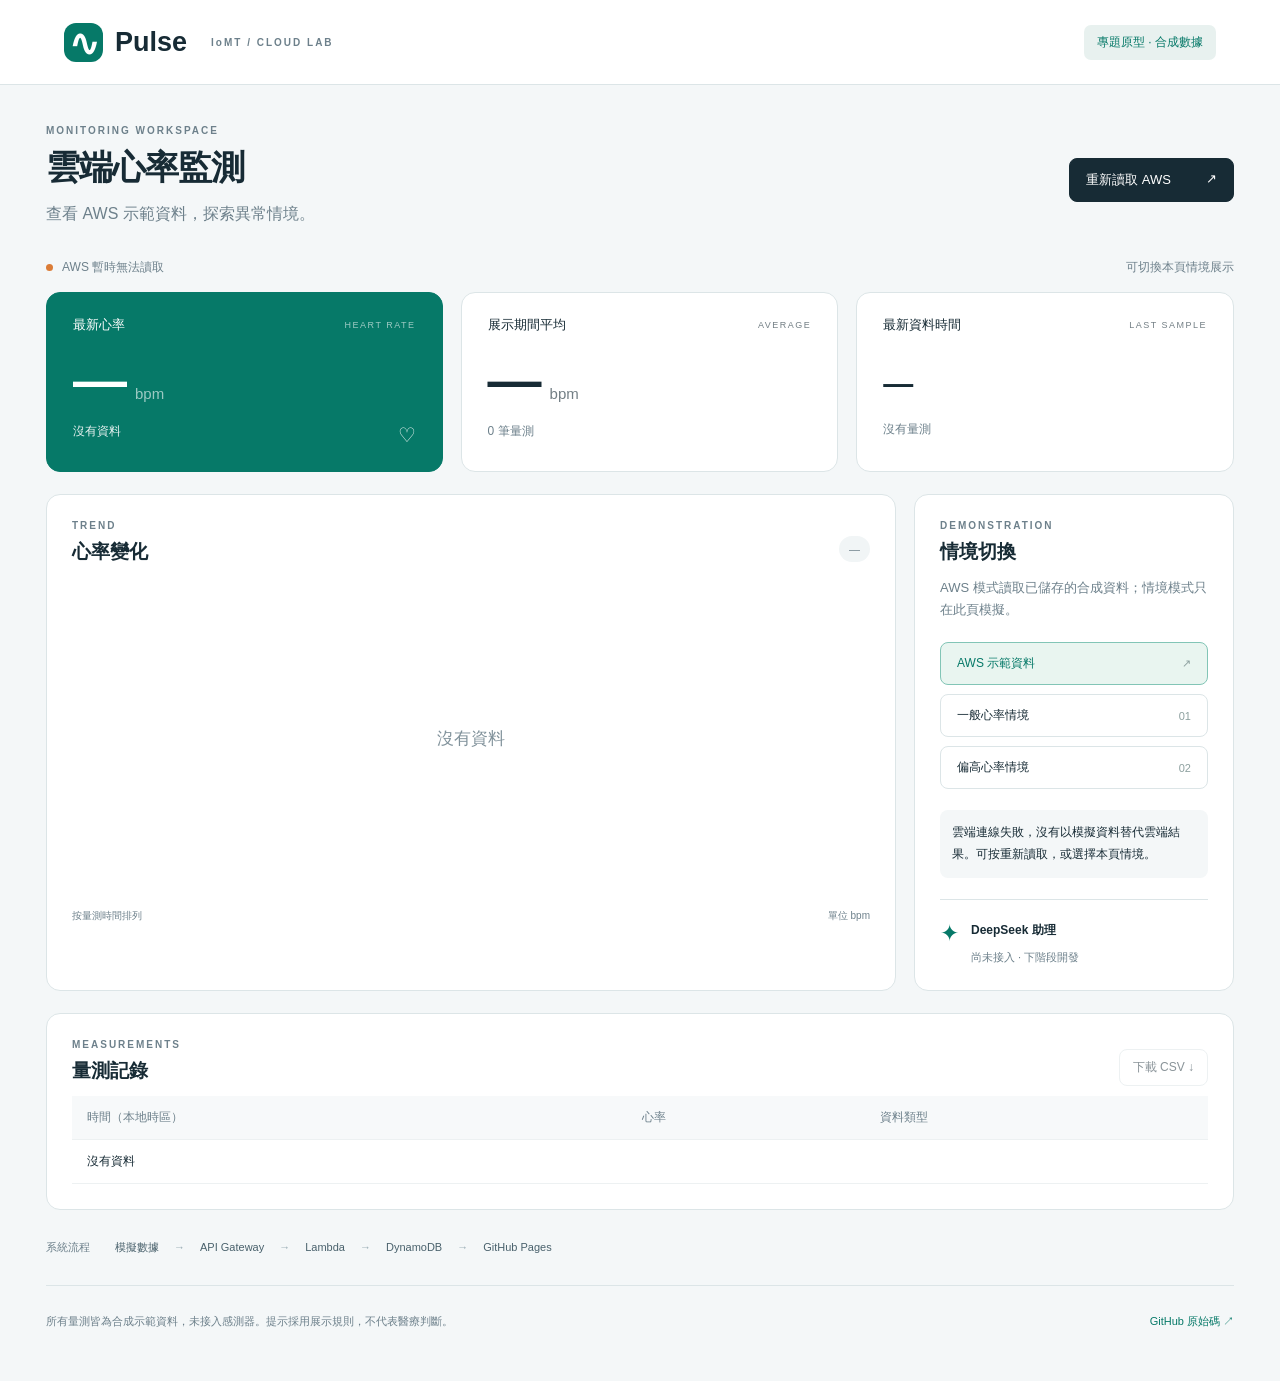
==== docs/index.html @ b7e6f173 "Add Pulse dashboard and read-only AWS synthetic demo backend" ====
<!doctype html>
<html lang="zh-Hant"><head><meta charset="utf-8"><meta name="viewport" content="width=device-width,initial-scale=1"><title>Pulse / IoMT 雲端監測展示</title><meta name="description" content="AWS 醫療物聯網專題展示：合成心率資料、趨勢及雲端讀取。"><link rel="icon" href="favicon.svg" type="image/svg+xml"><link rel="stylesheet" href="style.css"></head>
<body><header><a class="brand" href="./"><span class="mark">∿</span> Pulse<span class="brand-sub">IoMT / CLOUD LAB</span></a><span class="prototype">專題原型 · 合成數據</span></header>
<main><div class="intro"><div><p class="eyebrow">MONITORING WORKSPACE</p><h1>雲端心率監測</h1><p class="muted">查看 AWS 示範資料，探索異常情境。</p></div><button id="refresh">重新讀取 AWS <span>↗</span></button></div>
<div class="statusline" aria-live="polite"><span class="dot" id="dot"></span><span id="connection">正在連接 AWS…</span><span class="source" id="source">資料來源：等待回應</span></div>
<section class="metrics" aria-label="量測摘要"><article class="metric primary"><div class="metric-label">最新心率 <span>HEART RATE</span></div><div class="number"><strong id="rate">—</strong><span>bpm</span></div><div class="metric-bottom"><span id="level">等待資料</span><span>♡</span></div></article><article class="metric"><div class="metric-label">展示期間平均 <span>AVERAGE</span></div><div class="number"><strong id="average">—</strong><span>bpm</span></div><p id="count" class="metric-note">0 筆量測</p></article><article class="metric"><div class="metric-label">最新資料時間 <span>LAST SAMPLE</span></div><div class="time" id="time">—</div><p class="metric-note" id="date">等待雲端資料</p></article></section>
<div class="workspace"><section class="panel trend"><div class="panel-head"><div><p class="eyebrow">TREND</p><h2>心率變化</h2></div><span id="range" class="pill">—</span></div><div class="chart-wrap"><svg id="chart" viewBox="0 0 760 285" role="img" aria-label="等待心率數據"><text x="380" y="140" text-anchor="middle" fill="#81929b">等待資料</text></svg></div><div class="chart-footer"><span>按量測時間排列</span><span>單位 bpm</span></div></section>
<aside class="panel"><p class="eyebrow">DEMONSTRATION</p><h2>情境切換</h2><p class="muted small">AWS 模式讀取已儲存的合成資料；情境模式只在此頁模擬。</p><div class="scenario"><button id="cloud" class="selected" aria-pressed="true">AWS 示範資料 <span>↗</span></button><button id="normal" aria-pressed="false">一般心率情境 <span>01</span></button><button id="high" aria-pressed="false">偏高心率情境 <span>02</span></button></div><div class="notice" id="notice" aria-live="polite">等待讀取量測。</div><div class="ai"><span class="ai-icon">✦</span><div><strong>DeepSeek 助理</strong><p>尚未接入 · 下階段開發</p></div></div></aside></div>
<section class="panel records"><div class="panel-head"><div><p class="eyebrow">MEASUREMENTS</p><h2>量測記錄</h2></div><button id="download" class="quiet" disabled>下載 CSV ↓</button></div><div class="table-wrap"><table><thead><tr><th>時間（本地時區）</th><th>心率</th><th>資料類型</th></tr></thead><tbody id="rows"><tr><td colspan="3">等待資料</td></tr></tbody></table></div></section>
<section class="architecture"><span>系統流程</span><div><b>模擬數據</b><i>→</i><b>API Gateway</b><i>→</i><b>Lambda</b><i>→</i><b>DynamoDB</b><i>→</i><b>GitHub Pages</b></div></section>
<footer><p>所有量測皆為合成示範資料，未接入感測器。提示採用展示規則，不代表醫療判斷。</p><a href="https://github.com/LIJiaBao-2526/iomt-aws-dashboard" target="_blank" rel="noopener">GitHub 原始碼 ↗</a></footer></main><script src="app.js"></script></body></html>
---- docs/style.css ----
:root{--ink:#172b35;--muted:#6d808b;--teal:#067968;--line:#dce5e7;--bg:#f4f7f8}*{box-sizing:border-box}body{margin:0;background:var(--bg);font-family:Inter,"Segoe UI","Microsoft JhengHei",sans-serif;color:var(--ink)}header{height:85px;border-bottom:1px solid var(--line);display:flex;align-items:center;justify-content:space-between;padding:0 max(5vw,22px);background:#fff}.brand{display:flex;align-items:center;gap:12px;color:var(--ink);text-decoration:none;font-size:27px;font-weight:750}.mark{background:var(--teal);color:#fff;width:39px;height:39px;border-radius:12px;display:grid;place-items:center;font-size:36px}.brand-sub{font-size:10px;letter-spacing:2px;margin-left:12px;color:var(--muted);font-weight:600}.prototype{font-size:12px;background:#e8f1ef;color:var(--teal);padding:9px 13px;border-radius:7px}main{max-width:1240px;margin:0 auto;padding:40px 26px}.intro{display:flex;align-items:center;justify-content:space-between;gap:20px}h1{font-size:34px;letter-spacing:-1px;margin:9px 0}h2{font-size:19px;margin:8px 0 12px}.eyebrow{font-size:10px;letter-spacing:2px;font-weight:700;color:var(--muted);margin:0}.muted{color:var(--muted);line-height:1.7;margin:8px 0}.small{font-size:13px}button{font:inherit;cursor:pointer;border:1px solid var(--line);border-radius:8px;padding:12px 16px;background:white;color:var(--ink);transition:.15s}button:hover{border-color:var(--teal);background:#eef8f5}button:focus-visible,a:focus-visible{outline:3px solid #7bcaba;outline-offset:3px}button:disabled{opacity:.5;cursor:default}#refresh{background:var(--ink);color:white;border-color:var(--ink);font-size:13px;display:flex;gap:35px}.statusline{display:flex;align-items:center;gap:9px;margin:24px 0 16px;font-size:12px;color:var(--muted)}.dot{width:7px;height:7px;border-radius:50%;background:#8d9ca6}.dot.ok{background:#0aa082}.dot.fail{background:#db7c37}.source{margin-left:auto}.metrics{display:grid;grid-template-columns:1.05fr 1fr 1fr;gap:18px}.metric{border:1px solid var(--line);background:#fff;border-radius:14px;padding:23px 26px;min-height:180px}.metric.primary{color:white;background:var(--teal);border-color:var(--teal)}.metric-label{font-size:13px;display:flex;justify-content:space-between;align-items:center}.metric-label span{font-size:9px;letter-spacing:1.5px;opacity:.6}.number{display:flex;align-items:baseline;gap:10px;margin:15px 0 12px}.number strong{font-size:54px;font-weight:550;letter-spacing:-2px}.number>span{font-size:15px;opacity:.6}.metric-bottom{font-size:12px;display:flex;justify-content:space-between;opacity:.9}.metric-bottom>span:last-child{font-size:20px}.metric-note{font-size:12px;color:var(--muted);margin:10px 0 0}.time{font-size:30px;letter-spacing:-1px;margin:33px 0 20px;font-weight:550}.workspace{display:grid;grid-template-columns:1fr 320px;gap:18px;margin:22px 0}.panel{border:1px solid var(--line);border-radius:14px;padding:25px;background:#fff;min-width:0}.panel-head{display:flex;align-items:center;justify-content:space-between;gap:10px}.pill{background:#f1f5f6;border-radius:20px;padding:7px 10px;font-size:11px;color:var(--muted)}.chart-wrap{margin-top:20px}svg{width:100%;display:block}.chart-footer{display:flex;justify-content:space-between;font-size:10px;color:var(--muted);padding:13px 0 0}.scenario{display:grid;gap:9px;margin:21px 0}.scenario button{display:flex;justify-content:space-between;align-items:center;font-size:12px;text-align:left}.scenario button span{font-size:11px;color:#8da09f}.scenario .selected{background:#e9f5f0;color:var(--teal);border-color:#82c5b6}.notice{font-size:12px;line-height:1.8;padding:12px;background:#f4f7f8;border-radius:8px}.notice.warn{background:#fff1e4;color:#915320}.ai{display:flex;gap:12px;margin-top:21px;border-top:1px solid var(--line);padding-top:20px}.ai-icon{font-size:23px;color:var(--teal)}.ai strong{font-size:12px}.ai p{font-size:11px;color:var(--muted);margin-bottom:0}.quiet{font-size:12px;padding:9px 13px}.table-wrap{overflow-x:auto;max-height:300px}table{border-collapse:collapse;width:100%;text-align:left;font-size:12px}th{color:var(--muted);font-weight:500;background:#f7f9fa;position:sticky;top:0}th,td{padding:13px 15px;border-bottom:1px solid #edf1f2}td:nth-child(2){font-weight:650}.architecture{display:flex;gap:25px;align-items:center;margin:30px 0;font-size:11px;color:var(--muted)}.architecture>div{display:flex;flex-wrap:wrap;gap:15px;align-items:center}.architecture b{font-weight:500;color:#49616c}.architecture i{font-style:normal;color:#9aadb5}footer{display:flex;align-items:center;justify-content:space-between;gap:20px;border-top:1px solid var(--line);padding-top:15px;color:var(--muted);font-size:11px;line-height:1.7}footer a{color:var(--teal);white-space:nowrap;text-decoration:none}@media(max-width:850px){.workspace{grid-template-columns:1fr}.brand-sub{display:none}.metric-label{display:block}.metric-label span{display:block;margin-top:6px}.time{font-size:24px}.metric{padding:20px}.architecture{align-items:flex-start}}@media(max-width:560px){header{height:70px}.brand{font-size:22px}.prototype{font-size:10px}main{padding:28px 16px}.intro{align-items:flex-start}h1{font-size:27px}.intro .muted{font-size:12px}#refresh{gap:7px;font-size:11px;padding:12px}.metrics{grid-template-columns:1fr 1fr;gap:10px}.metric.primary{grid-column:1/-1}.number strong{font-size:43px}.time{font-size:22px;margin:28px 0 20px}.source{max-width:160px;text-align:right}.panel{padding:19px}.architecture{display:block}.architecture>div{margin-top:12px;gap:10px}footer{align-items:flex-start;flex-direction:column;gap:0}}
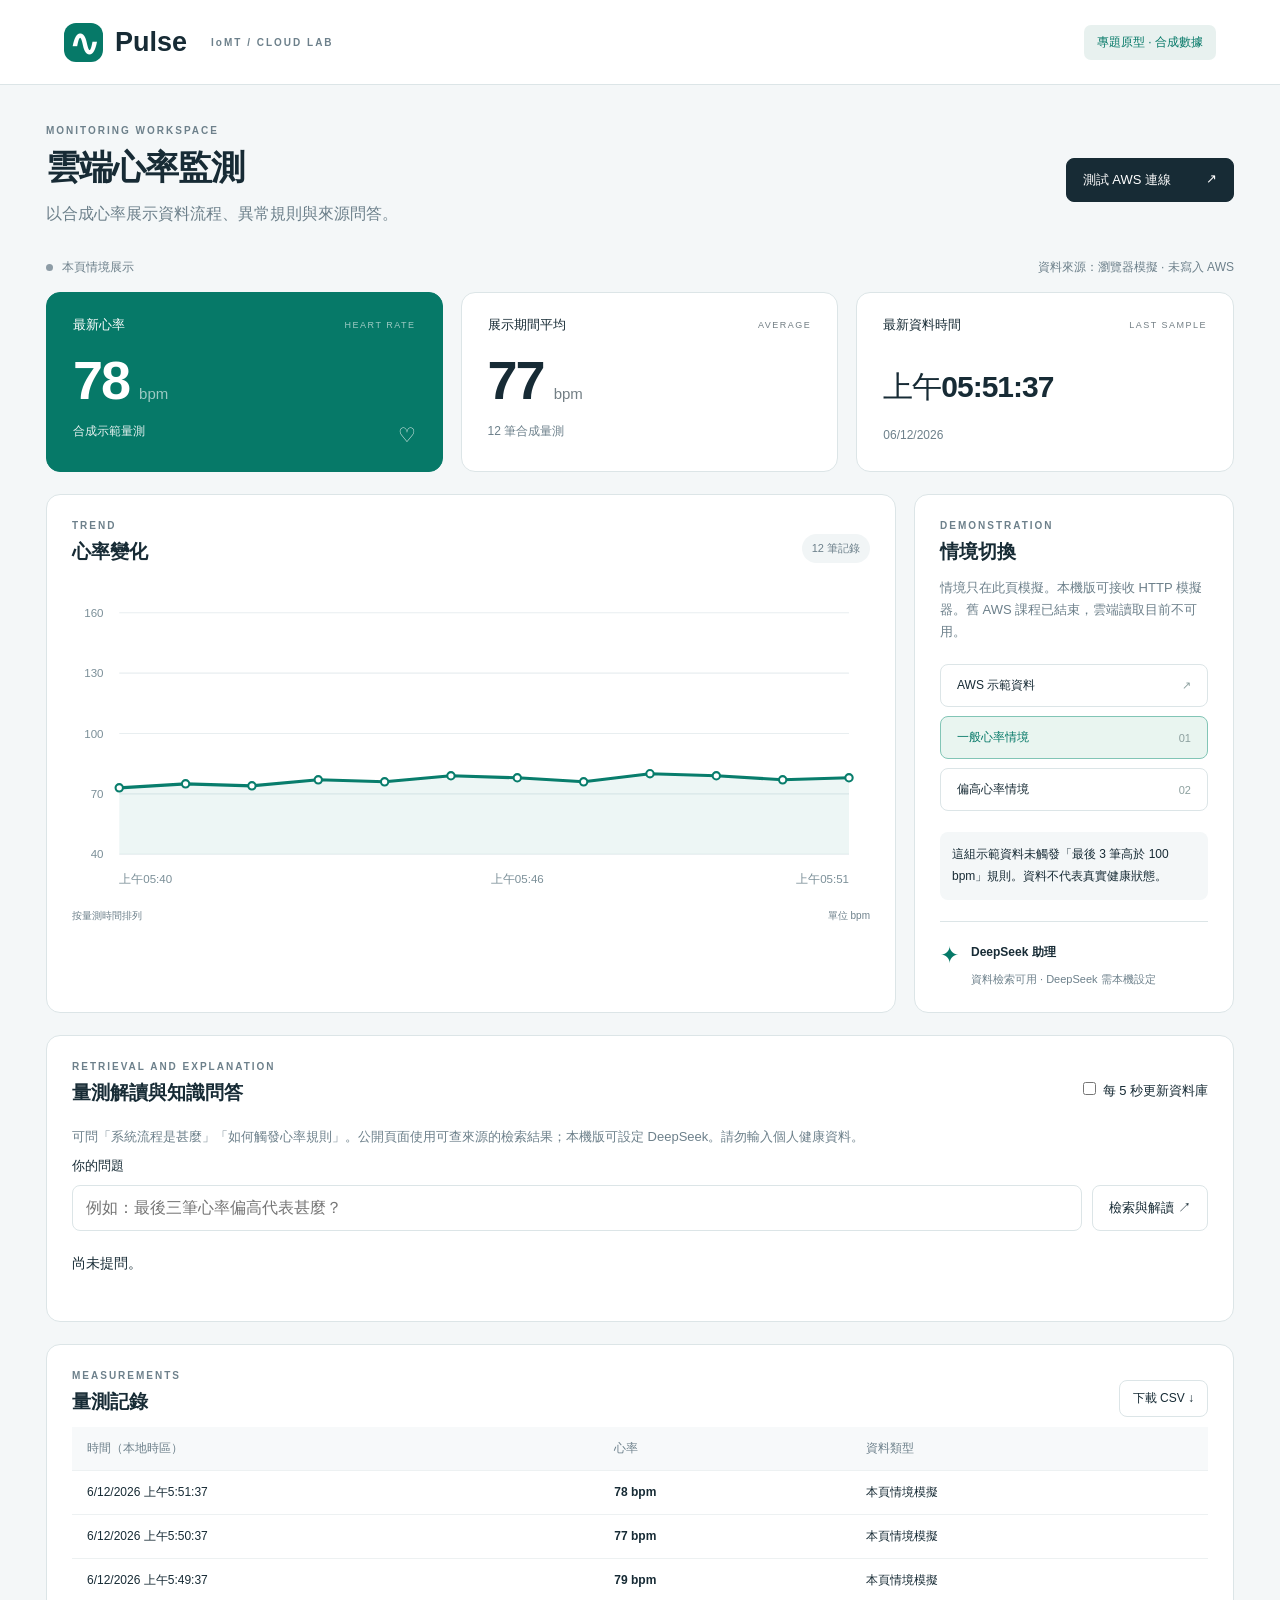
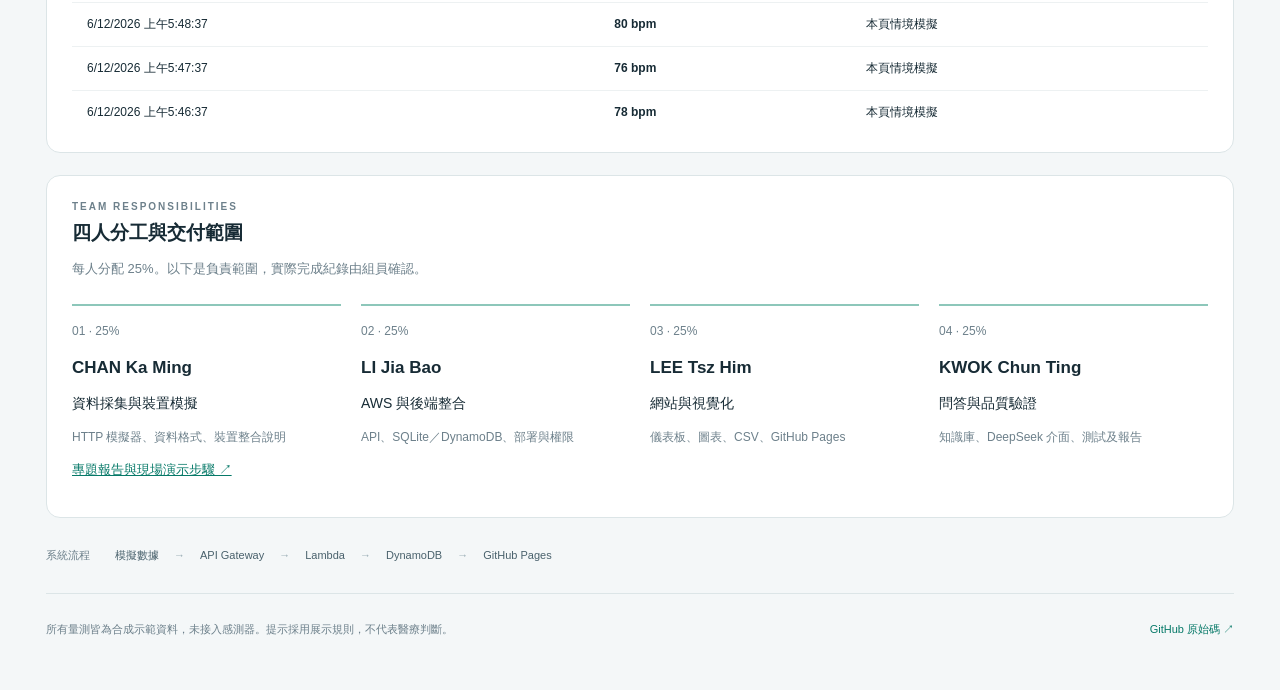
==== commit cf03d13d: "Complete synthetic demo pipeline, retrieval assistant, tests and equal team allocation" ====
--- a/docs/index.html
+++ b/docs/index.html
@@ -1,11 +1,12 @@
-<!doctype html>
-<html lang="zh-Hant"><head><meta charset="utf-8"><meta name="viewport" content="width=device-width,initial-scale=1"><title>Pulse / IoMT 雲端監測展示</title><meta name="description" content="AWS 醫療物聯網專題展示：合成心率資料、趨勢及雲端讀取。"><link rel="icon" href="favicon.svg" type="image/svg+xml"><link rel="stylesheet" href="style.css"></head>
-<body><header><a class="brand" href="./"><span class="mark">∿</span> Pulse<span class="brand-sub">IoMT / CLOUD LAB</span></a><span class="prototype">專題原型 · 合成數據</span></header>
-<main><div class="intro"><div><p class="eyebrow">MONITORING WORKSPACE</p><h1>雲端心率監測</h1><p class="muted">查看 AWS 示範資料，探索異常情境。</p></div><button id="refresh">重新讀取 AWS <span>↗</span></button></div>
-<div class="statusline" aria-live="polite"><span class="dot" id="dot"></span><span id="connection">正在連接 AWS…</span><span class="source" id="source">資料來源：等待回應</span></div>
-<section class="metrics" aria-label="量測摘要"><article class="metric primary"><div class="metric-label">最新心率 <span>HEART RATE</span></div><div class="number"><strong id="rate">—</strong><span>bpm</span></div><div class="metric-bottom"><span id="level">等待資料</span><span>♡</span></div></article><article class="metric"><div class="metric-label">展示期間平均 <span>AVERAGE</span></div><div class="number"><strong id="average">—</strong><span>bpm</span></div><p id="count" class="metric-note">0 筆量測</p></article><article class="metric"><div class="metric-label">最新資料時間 <span>LAST SAMPLE</span></div><div class="time" id="time">—</div><p class="metric-note" id="date">等待雲端資料</p></article></section>
-<div class="workspace"><section class="panel trend"><div class="panel-head"><div><p class="eyebrow">TREND</p><h2>心率變化</h2></div><span id="range" class="pill">—</span></div><div class="chart-wrap"><svg id="chart" viewBox="0 0 760 285" role="img" aria-label="等待心率數據"><text x="380" y="140" text-anchor="middle" fill="#81929b">等待資料</text></svg></div><div class="chart-footer"><span>按量測時間排列</span><span>單位 bpm</span></div></section>
-<aside class="panel"><p class="eyebrow">DEMONSTRATION</p><h2>情境切換</h2><p class="muted small">AWS 模式讀取已儲存的合成資料；情境模式只在此頁模擬。</p><div class="scenario"><button id="cloud" class="selected" aria-pressed="true">AWS 示範資料 <span>↗</span></button><button id="normal" aria-pressed="false">一般心率情境 <span>01</span></button><button id="high" aria-pressed="false">偏高心率情境 <span>02</span></button></div><div class="notice" id="notice" aria-live="polite">等待讀取量測。</div><div class="ai"><span class="ai-icon">✦</span><div><strong>DeepSeek 助理</strong><p>尚未接入 · 下階段開發</p></div></div></aside></div>
-<section class="panel records"><div class="panel-head"><div><p class="eyebrow">MEASUREMENTS</p><h2>量測記錄</h2></div><button id="download" class="quiet" disabled>下載 CSV ↓</button></div><div class="table-wrap"><table><thead><tr><th>時間（本地時區）</th><th>心率</th><th>資料類型</th></tr></thead><tbody id="rows"><tr><td colspan="3">等待資料</td></tr></tbody></table></div></section>
-<section class="architecture"><span>系統流程</span><div><b>模擬數據</b><i>→</i><b>API Gateway</b><i>→</i><b>Lambda</b><i>→</i><b>DynamoDB</b><i>→</i><b>GitHub Pages</b></div></section>
-<footer><p>所有量測皆為合成示範資料，未接入感測器。提示採用展示規則，不代表醫療判斷。</p><a href="https://github.com/LIJiaBao-2526/iomt-aws-dashboard" target="_blank" rel="noopener">GitHub 原始碼 ↗</a></footer></main><script src="app.js"></script></body></html>
+<!doctype html>
+<html lang="zh-Hant"><head><meta charset="utf-8"><meta name="viewport" content="width=device-width,initial-scale=1"><title>Pulse / IoMT 雲端監測展示</title><meta name="description" content="AWS 醫療物聯網專題展示：合成心率資料、趨勢及雲端讀取。"><link rel="icon" href="favicon.svg" type="image/svg+xml"><link rel="stylesheet" href="style.css"></head>
+<body><header><a class="brand" href="./"><span class="mark">∿</span> Pulse<span class="brand-sub">IoMT / CLOUD LAB</span></a><span class="prototype">專題原型 · 合成數據</span></header>
+<main><div class="intro"><div><p class="eyebrow">MONITORING WORKSPACE</p><h1>雲端心率監測</h1><p class="muted">以合成心率展示資料流程、異常規則與來源問答。</p></div><button id="refresh">測試 AWS 連線 <span>↗</span></button></div>
+<div class="statusline" aria-live="polite"><span class="dot" id="dot"></span><span id="connection">正在連接 AWS…</span><span class="source" id="source">資料來源：等待回應</span></div>
+<section class="metrics" aria-label="量測摘要"><article class="metric primary"><div class="metric-label">最新心率 <span>HEART RATE</span></div><div class="number"><strong id="rate">—</strong><span>bpm</span></div><div class="metric-bottom"><span id="level">等待資料</span><span>♡</span></div></article><article class="metric"><div class="metric-label">展示期間平均 <span>AVERAGE</span></div><div class="number"><strong id="average">—</strong><span>bpm</span></div><p id="count" class="metric-note">0 筆量測</p></article><article class="metric"><div class="metric-label">最新資料時間 <span>LAST SAMPLE</span></div><div class="time" id="time">—</div><p class="metric-note" id="date">等待雲端資料</p></article></section>
+<div class="workspace"><section class="panel trend"><div class="panel-head"><div><p class="eyebrow">TREND</p><h2>心率變化</h2></div><span id="range" class="pill">—</span></div><div class="chart-wrap"><svg id="chart" viewBox="0 0 760 285" role="img" aria-label="等待心率數據"><text x="380" y="140" text-anchor="middle" fill="#81929b">等待資料</text></svg></div><div class="chart-footer"><span>按量測時間排列</span><span>單位 bpm</span></div></section>
+<aside class="panel"><p class="eyebrow">DEMONSTRATION</p><h2>情境切換</h2><p class="muted small">情境只在此頁模擬。本機版可接收 HTTP 模擬器。舊 AWS 課程已結束，雲端讀取目前不可用。</p><div class="scenario"><button id="cloud" class="selected" aria-pressed="true">AWS 示範資料 <span>↗</span></button><button id="normal" aria-pressed="false">一般心率情境 <span>01</span></button><button id="high" aria-pressed="false">偏高心率情境 <span>02</span></button></div><div class="notice" id="notice" aria-live="polite">等待讀取量測。</div><div class="ai"><span class="ai-icon">✦</span><div><strong>DeepSeek 助理</strong><p id="ai-status">資料檢索可用 · DeepSeek 需本機設定</p></div></div></aside></div>
+<section class="panel assistant" aria-labelledby="assistant-heading"><div class="panel-head"><div><p class="eyebrow">RETRIEVAL AND EXPLANATION</p><h2 id="assistant-heading">量測解讀與知識問答</h2></div><label class="small"><input type="checkbox" id="live"> 每 5 秒更新資料庫</label></div><p class="muted small">可問「系統流程是甚麼」「如何觸發心率規則」。公開頁面使用可查來源的檢索結果；本機版可設定 DeepSeek。請勿輸入個人健康資料。</p><form id="ask-form"><label for="question">你的問題</label><div class="ask-row"><input id="question" name="question" maxlength="500" required placeholder="例如：最後三筆心率偏高代表甚麼？"><button id="ask" type="submit">檢索與解讀 ↗</button></div></form><div id="answer" class="answer" aria-live="polite">尚未提問。</div><nav id="citations" aria-label="回答來源"></nav></section>
+<section class="panel records"><div class="panel-head"><div><p class="eyebrow">MEASUREMENTS</p><h2>量測記錄</h2></div><button id="download" class="quiet" disabled>下載 CSV ↓</button></div><div class="table-wrap"><table><thead><tr><th>時間（本地時區）</th><th>心率</th><th>資料類型</th></tr></thead><tbody id="rows"><tr><td colspan="3">等待資料</td></tr></tbody></table></div></section>
+<section class="panel team"><p class="eyebrow">TEAM RESPONSIBILITIES</p><h2>四人分工與交付範圍</h2><p class="muted small">每人分配 25%。以下是負責範圍，實際完成紀錄由組員確認。</p><div class="team-grid"><article><span>01 · 25%</span><h3>CHAN Ka Ming</h3><p>資料採集與裝置模擬</p><small>HTTP 模擬器、資料格式、裝置整合說明</small></article><article><span>02 · 25%</span><h3>LI Jia Bao</h3><p>AWS 與後端整合</p><small>API、SQLite／DynamoDB、部署與權限</small></article><article><span>03 · 25%</span><h3>LEE Tsz Him</h3><p>網站與視覺化</p><small>儀表板、圖表、CSV、GitHub Pages</small></article><article><span>04 · 25%</span><h3>KWOK Chun Ting</h3><p>問答與品質驗證</p><small>知識庫、DeepSeek 介面、測試及報告</small></article></div><p class="small"><a href="report.html">專題報告與現場演示步驟 ↗</a></p></section><section class="architecture"><span>系統流程</span><div><b>模擬數據</b><i>→</i><b>API Gateway</b><i>→</i><b>Lambda</b><i>→</i><b>DynamoDB</b><i>→</i><b>GitHub Pages</b></div></section>
+<footer><p>所有量測皆為合成示範資料，未接入感測器。提示採用展示規則，不代表醫療判斷。</p><a href="https://github.com/LIJiaBao-2526/iomt-aws-dashboard" target="_blank" rel="noopener">GitHub 原始碼 ↗</a></footer></main><script src="logic.js"></script><script src="app.js"></script></body></html>
--- a/docs/style.css
+++ b/docs/style.css
@@ -1 +1,3 @@
 :root{--ink:#172b35;--muted:#6d808b;--teal:#067968;--line:#dce5e7;--bg:#f4f7f8}*{box-sizing:border-box}body{margin:0;background:var(--bg);font-family:Inter,"Segoe UI","Microsoft JhengHei",sans-serif;color:var(--ink)}header{height:85px;border-bottom:1px solid var(--line);display:flex;align-items:center;justify-content:space-between;padding:0 max(5vw,22px);background:#fff}.brand{display:flex;align-items:center;gap:12px;color:var(--ink);text-decoration:none;font-size:27px;font-weight:750}.mark{background:var(--teal);color:#fff;width:39px;height:39px;border-radius:12px;display:grid;place-items:center;font-size:36px}.brand-sub{font-size:10px;letter-spacing:2px;margin-left:12px;color:var(--muted);font-weight:600}.prototype{font-size:12px;background:#e8f1ef;color:var(--teal);padding:9px 13px;border-radius:7px}main{max-width:1240px;margin:0 auto;padding:40px 26px}.intro{display:flex;align-items:center;justify-content:space-between;gap:20px}h1{font-size:34px;letter-spacing:-1px;margin:9px 0}h2{font-size:19px;margin:8px 0 12px}.eyebrow{font-size:10px;letter-spacing:2px;font-weight:700;color:var(--muted);margin:0}.muted{color:var(--muted);line-height:1.7;margin:8px 0}.small{font-size:13px}button{font:inherit;cursor:pointer;border:1px solid var(--line);border-radius:8px;padding:12px 16px;background:white;color:var(--ink);transition:.15s}button:hover{border-color:var(--teal);background:#eef8f5}button:focus-visible,a:focus-visible{outline:3px solid #7bcaba;outline-offset:3px}button:disabled{opacity:.5;cursor:default}#refresh{background:var(--ink);color:white;border-color:var(--ink);font-size:13px;display:flex;gap:35px}.statusline{display:flex;align-items:center;gap:9px;margin:24px 0 16px;font-size:12px;color:var(--muted)}.dot{width:7px;height:7px;border-radius:50%;background:#8d9ca6}.dot.ok{background:#0aa082}.dot.fail{background:#db7c37}.source{margin-left:auto}.metrics{display:grid;grid-template-columns:1.05fr 1fr 1fr;gap:18px}.metric{border:1px solid var(--line);background:#fff;border-radius:14px;padding:23px 26px;min-height:180px}.metric.primary{color:white;background:var(--teal);border-color:var(--teal)}.metric-label{font-size:13px;display:flex;justify-content:space-between;align-items:center}.metric-label span{font-size:9px;letter-spacing:1.5px;opacity:.6}.number{display:flex;align-items:baseline;gap:10px;margin:15px 0 12px}.number strong{font-size:54px;font-weight:550;letter-spacing:-2px}.number>span{font-size:15px;opacity:.6}.metric-bottom{font-size:12px;display:flex;justify-content:space-between;opacity:.9}.metric-bottom>span:last-child{font-size:20px}.metric-note{font-size:12px;color:var(--muted);margin:10px 0 0}.time{font-size:30px;letter-spacing:-1px;margin:33px 0 20px;font-weight:550}.workspace{display:grid;grid-template-columns:1fr 320px;gap:18px;margin:22px 0}.panel{border:1px solid var(--line);border-radius:14px;padding:25px;background:#fff;min-width:0}.panel-head{display:flex;align-items:center;justify-content:space-between;gap:10px}.pill{background:#f1f5f6;border-radius:20px;padding:7px 10px;font-size:11px;color:var(--muted)}.chart-wrap{margin-top:20px}svg{width:100%;display:block}.chart-footer{display:flex;justify-content:space-between;font-size:10px;color:var(--muted);padding:13px 0 0}.scenario{display:grid;gap:9px;margin:21px 0}.scenario button{display:flex;justify-content:space-between;align-items:center;font-size:12px;text-align:left}.scenario button span{font-size:11px;color:#8da09f}.scenario .selected{background:#e9f5f0;color:var(--teal);border-color:#82c5b6}.notice{font-size:12px;line-height:1.8;padding:12px;background:#f4f7f8;border-radius:8px}.notice.warn{background:#fff1e4;color:#915320}.ai{display:flex;gap:12px;margin-top:21px;border-top:1px solid var(--line);padding-top:20px}.ai-icon{font-size:23px;color:var(--teal)}.ai strong{font-size:12px}.ai p{font-size:11px;color:var(--muted);margin-bottom:0}.quiet{font-size:12px;padding:9px 13px}.table-wrap{overflow-x:auto;max-height:300px}table{border-collapse:collapse;width:100%;text-align:left;font-size:12px}th{color:var(--muted);font-weight:500;background:#f7f9fa;position:sticky;top:0}th,td{padding:13px 15px;border-bottom:1px solid #edf1f2}td:nth-child(2){font-weight:650}.architecture{display:flex;gap:25px;align-items:center;margin:30px 0;font-size:11px;color:var(--muted)}.architecture>div{display:flex;flex-wrap:wrap;gap:15px;align-items:center}.architecture b{font-weight:500;color:#49616c}.architecture i{font-style:normal;color:#9aadb5}footer{display:flex;align-items:center;justify-content:space-between;gap:20px;border-top:1px solid var(--line);padding-top:15px;color:var(--muted);font-size:11px;line-height:1.7}footer a{color:var(--teal);white-space:nowrap;text-decoration:none}@media(max-width:850px){.workspace{grid-template-columns:1fr}.brand-sub{display:none}.metric-label{display:block}.metric-label span{display:block;margin-top:6px}.time{font-size:24px}.metric{padding:20px}.architecture{align-items:flex-start}}@media(max-width:560px){header{height:70px}.brand{font-size:22px}.prototype{font-size:10px}main{padding:28px 16px}.intro{align-items:flex-start}h1{font-size:27px}.intro .muted{font-size:12px}#refresh{gap:7px;font-size:11px;padding:12px}.metrics{grid-template-columns:1fr 1fr;gap:10px}.metric.primary{grid-column:1/-1}.number strong{font-size:43px}.time{font-size:22px;margin:28px 0 20px}.source{max-width:160px;text-align:right}.panel{padding:19px}.architecture{display:block}.architecture>div{margin-top:12px;gap:10px}footer{align-items:flex-start;flex-direction:column;gap:0}}
+
+.assistant,.team{margin:22px 0}.ask-row{display:flex;gap:10px;margin:10px 0}input[type=text],input:not([type]){font:inherit;width:100%;padding:13px;border:1px solid var(--line);border-radius:8px;min-width:0}form label{font-size:13px}.ask-row button{white-space:nowrap;font-size:13px}.answer{white-space:pre-wrap;line-height:1.8;font-size:14px;margin:20px 0}#citations{display:flex;gap:15px;flex-wrap:wrap;font-size:12px}a{color:var(--teal)}.team-grid{display:grid;grid-template-columns:repeat(4,1fr);gap:20px;margin-top:24px}.team-grid article{border-top:2px solid #8dc7ba;padding-top:15px}.team-grid span,.team-grid small{font-size:12px;color:var(--muted);line-height:1.7}.team-grid h3{font-size:17px}.team-grid p{font-size:14px}input:focus-visible{outline:3px solid #7bcaba;outline-offset:2px}@media(max-width:850px){.team-grid{grid-template-columns:1fr 1fr}}@media(max-width:560px){.ask-row{flex-direction:column}.team-grid{grid-template-columns:1fr}.assistant .panel-head{align-items:flex-start;flex-direction:column}}
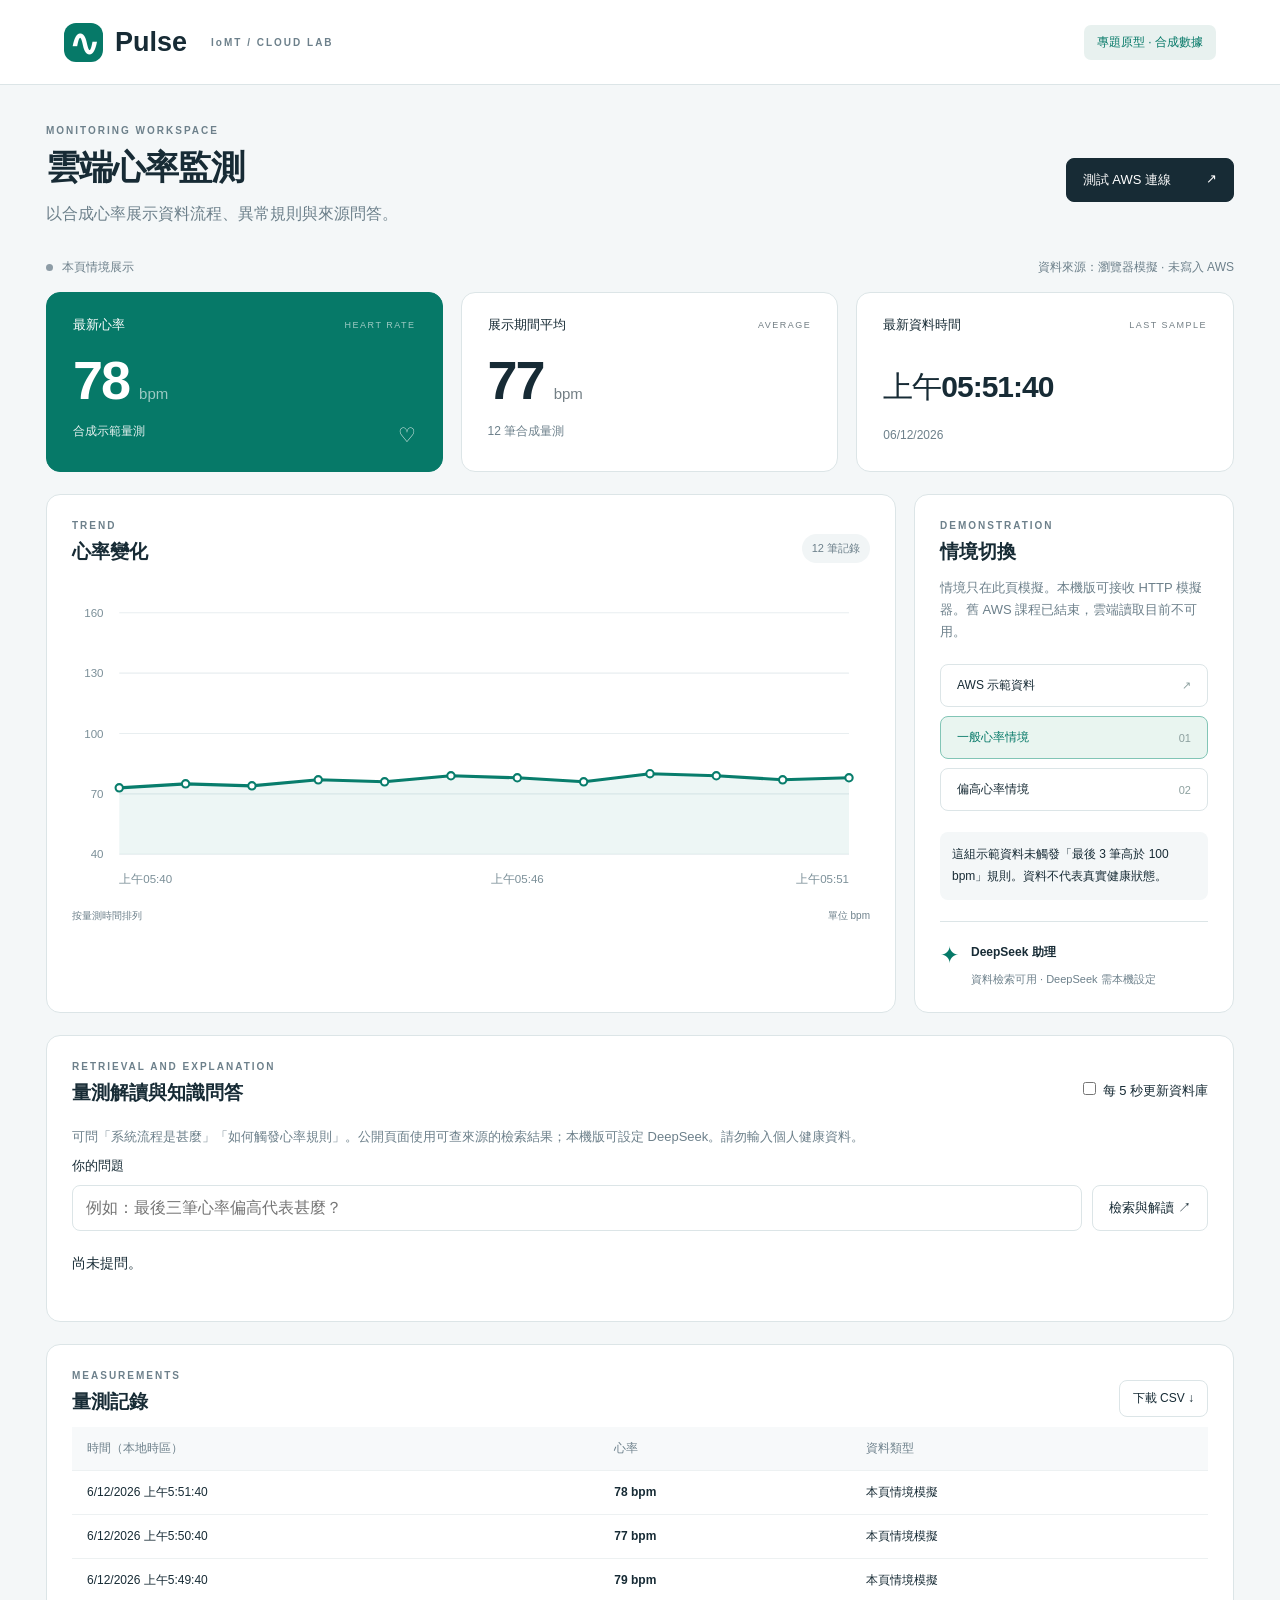
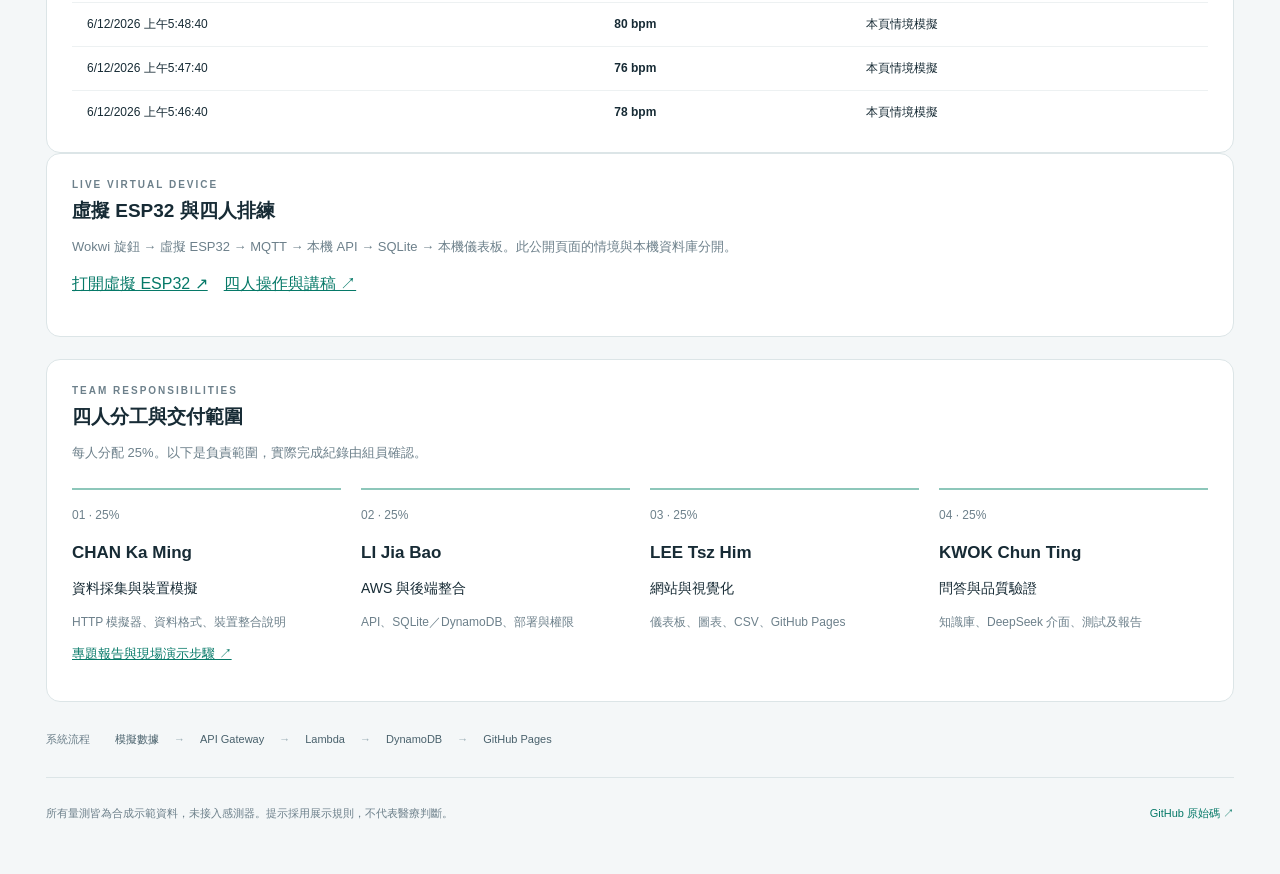
==== commit 028e9bf6: "Connect verified Wokwi ESP32 via MQTT and add four-member live rehearsal" ====
--- a/docs/index.html
+++ b/docs/index.html
@@ -8,5 +8,5 @@
 <aside class="panel"><p class="eyebrow">DEMONSTRATION</p><h2>情境切換</h2><p class="muted small">情境只在此頁模擬。本機版可接收 HTTP 模擬器。舊 AWS 課程已結束，雲端讀取目前不可用。</p><div class="scenario"><button id="cloud" class="selected" aria-pressed="true">AWS 示範資料 <span>↗</span></button><button id="normal" aria-pressed="false">一般心率情境 <span>01</span></button><button id="high" aria-pressed="false">偏高心率情境 <span>02</span></button></div><div class="notice" id="notice" aria-live="polite">等待讀取量測。</div><div class="ai"><span class="ai-icon">✦</span><div><strong>DeepSeek 助理</strong><p id="ai-status">資料檢索可用 · DeepSeek 需本機設定</p></div></div></aside></div>
 <section class="panel assistant" aria-labelledby="assistant-heading"><div class="panel-head"><div><p class="eyebrow">RETRIEVAL AND EXPLANATION</p><h2 id="assistant-heading">量測解讀與知識問答</h2></div><label class="small"><input type="checkbox" id="live"> 每 5 秒更新資料庫</label></div><p class="muted small">可問「系統流程是甚麼」「如何觸發心率規則」。公開頁面使用可查來源的檢索結果；本機版可設定 DeepSeek。請勿輸入個人健康資料。</p><form id="ask-form"><label for="question">你的問題</label><div class="ask-row"><input id="question" name="question" maxlength="500" required placeholder="例如：最後三筆心率偏高代表甚麼？"><button id="ask" type="submit">檢索與解讀 ↗</button></div></form><div id="answer" class="answer" aria-live="polite">尚未提問。</div><nav id="citations" aria-label="回答來源"></nav></section>
 <section class="panel records"><div class="panel-head"><div><p class="eyebrow">MEASUREMENTS</p><h2>量測記錄</h2></div><button id="download" class="quiet" disabled>下載 CSV ↓</button></div><div class="table-wrap"><table><thead><tr><th>時間（本地時區）</th><th>心率</th><th>資料類型</th></tr></thead><tbody id="rows"><tr><td colspan="3">等待資料</td></tr></tbody></table></div></section>
-<section class="panel team"><p class="eyebrow">TEAM RESPONSIBILITIES</p><h2>四人分工與交付範圍</h2><p class="muted small">每人分配 25%。以下是負責範圍，實際完成紀錄由組員確認。</p><div class="team-grid"><article><span>01 · 25%</span><h3>CHAN Ka Ming</h3><p>資料採集與裝置模擬</p><small>HTTP 模擬器、資料格式、裝置整合說明</small></article><article><span>02 · 25%</span><h3>LI Jia Bao</h3><p>AWS 與後端整合</p><small>API、SQLite／DynamoDB、部署與權限</small></article><article><span>03 · 25%</span><h3>LEE Tsz Him</h3><p>網站與視覺化</p><small>儀表板、圖表、CSV、GitHub Pages</small></article><article><span>04 · 25%</span><h3>KWOK Chun Ting</h3><p>問答與品質驗證</p><small>知識庫、DeepSeek 介面、測試及報告</small></article></div><p class="small"><a href="report.html">專題報告與現場演示步驟 ↗</a></p></section><section class="architecture"><span>系統流程</span><div><b>模擬數據</b><i>→</i><b>API Gateway</b><i>→</i><b>Lambda</b><i>→</i><b>DynamoDB</b><i>→</i><b>GitHub Pages</b></div></section>
+<section class="panel"><p class="eyebrow">LIVE VIRTUAL DEVICE</p><h2>虛擬 ESP32 與四人排練</h2><p class="muted small">Wokwi 旋鈕 → 虛擬 ESP32 → MQTT → 本機 API → SQLite → 本機儀表板。此公開頁面的情境與本機資料庫分開。</p><p><a href="https://wokwi.com/projects/480447773460293633" target="_blank" rel="noopener">打開虛擬 ESP32 ↗</a>　<a href="rehearsal.html">四人操作與講稿 ↗</a></p></section><section class="panel team"><p class="eyebrow">TEAM RESPONSIBILITIES</p><h2>四人分工與交付範圍</h2><p class="muted small">每人分配 25%。以下是負責範圍，實際完成紀錄由組員確認。</p><div class="team-grid"><article><span>01 · 25%</span><h3>CHAN Ka Ming</h3><p>資料採集與裝置模擬</p><small>HTTP 模擬器、資料格式、裝置整合說明</small></article><article><span>02 · 25%</span><h3>LI Jia Bao</h3><p>AWS 與後端整合</p><small>API、SQLite／DynamoDB、部署與權限</small></article><article><span>03 · 25%</span><h3>LEE Tsz Him</h3><p>網站與視覺化</p><small>儀表板、圖表、CSV、GitHub Pages</small></article><article><span>04 · 25%</span><h3>KWOK Chun Ting</h3><p>問答與品質驗證</p><small>知識庫、DeepSeek 介面、測試及報告</small></article></div><p class="small"><a href="report.html">專題報告與現場演示步驟 ↗</a></p></section><section class="architecture"><span>系統流程</span><div><b>模擬數據</b><i>→</i><b>API Gateway</b><i>→</i><b>Lambda</b><i>→</i><b>DynamoDB</b><i>→</i><b>GitHub Pages</b></div></section>
 <footer><p>所有量測皆為合成示範資料，未接入感測器。提示採用展示規則，不代表醫療判斷。</p><a href="https://github.com/LIJiaBao-2526/iomt-aws-dashboard" target="_blank" rel="noopener">GitHub 原始碼 ↗</a></footer></main><script src="logic.js"></script><script src="app.js"></script></body></html>
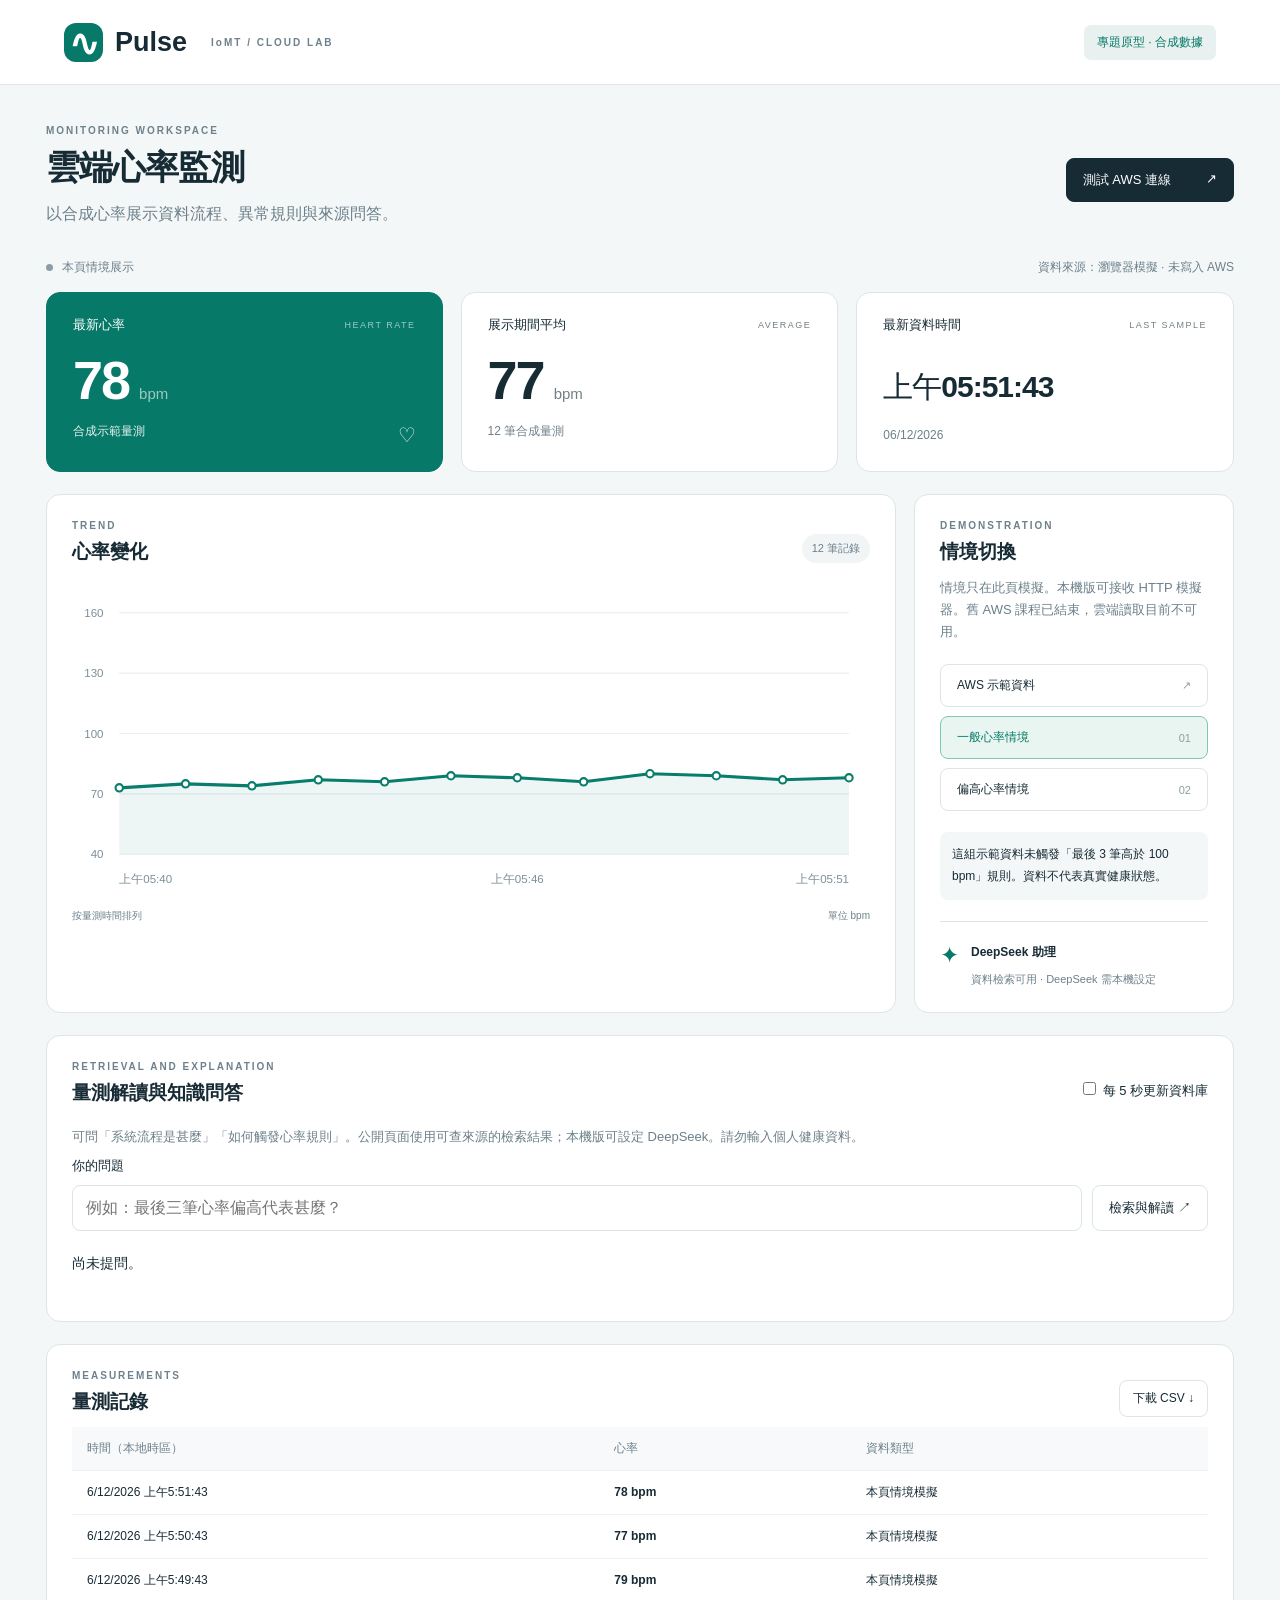
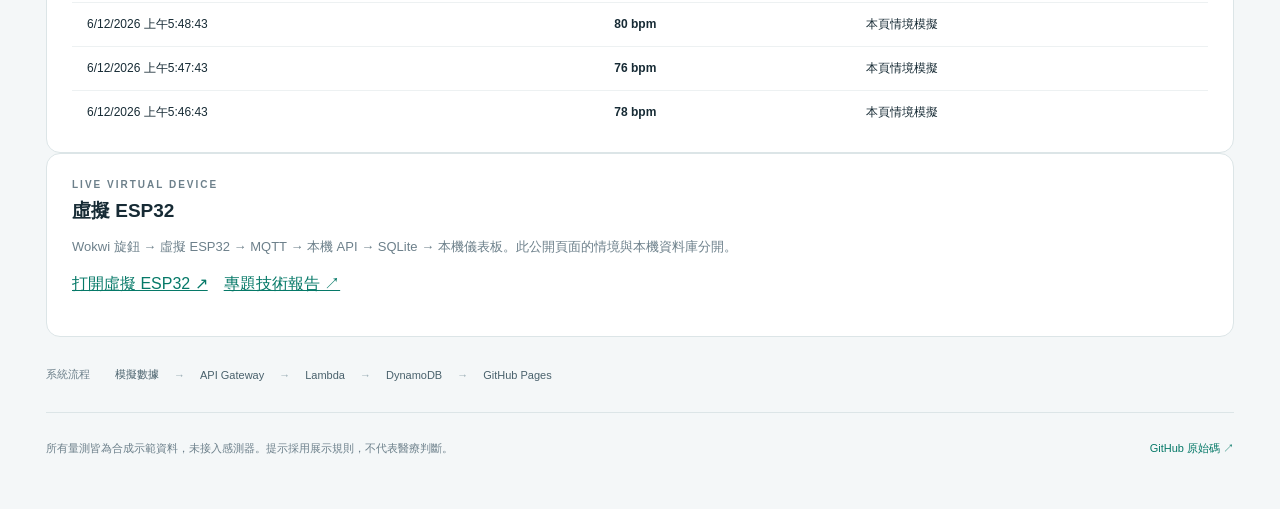
==== commit 2f8325d6: "Remove team allocation and rehearsal material from public website" ====
--- a/docs/index.html
+++ b/docs/index.html
@@ -8,5 +8,5 @@
 <aside class="panel"><p class="eyebrow">DEMONSTRATION</p><h2>情境切換</h2><p class="muted small">情境只在此頁模擬。本機版可接收 HTTP 模擬器。舊 AWS 課程已結束，雲端讀取目前不可用。</p><div class="scenario"><button id="cloud" class="selected" aria-pressed="true">AWS 示範資料 <span>↗</span></button><button id="normal" aria-pressed="false">一般心率情境 <span>01</span></button><button id="high" aria-pressed="false">偏高心率情境 <span>02</span></button></div><div class="notice" id="notice" aria-live="polite">等待讀取量測。</div><div class="ai"><span class="ai-icon">✦</span><div><strong>DeepSeek 助理</strong><p id="ai-status">資料檢索可用 · DeepSeek 需本機設定</p></div></div></aside></div>
 <section class="panel assistant" aria-labelledby="assistant-heading"><div class="panel-head"><div><p class="eyebrow">RETRIEVAL AND EXPLANATION</p><h2 id="assistant-heading">量測解讀與知識問答</h2></div><label class="small"><input type="checkbox" id="live"> 每 5 秒更新資料庫</label></div><p class="muted small">可問「系統流程是甚麼」「如何觸發心率規則」。公開頁面使用可查來源的檢索結果；本機版可設定 DeepSeek。請勿輸入個人健康資料。</p><form id="ask-form"><label for="question">你的問題</label><div class="ask-row"><input id="question" name="question" maxlength="500" required placeholder="例如：最後三筆心率偏高代表甚麼？"><button id="ask" type="submit">檢索與解讀 ↗</button></div></form><div id="answer" class="answer" aria-live="polite">尚未提問。</div><nav id="citations" aria-label="回答來源"></nav></section>
 <section class="panel records"><div class="panel-head"><div><p class="eyebrow">MEASUREMENTS</p><h2>量測記錄</h2></div><button id="download" class="quiet" disabled>下載 CSV ↓</button></div><div class="table-wrap"><table><thead><tr><th>時間（本地時區）</th><th>心率</th><th>資料類型</th></tr></thead><tbody id="rows"><tr><td colspan="3">等待資料</td></tr></tbody></table></div></section>
-<section class="panel"><p class="eyebrow">LIVE VIRTUAL DEVICE</p><h2>虛擬 ESP32 與四人排練</h2><p class="muted small">Wokwi 旋鈕 → 虛擬 ESP32 → MQTT → 本機 API → SQLite → 本機儀表板。此公開頁面的情境與本機資料庫分開。</p><p><a href="https://wokwi.com/projects/480447773460293633" target="_blank" rel="noopener">打開虛擬 ESP32 ↗</a>　<a href="rehearsal.html">四人操作與講稿 ↗</a></p></section><section class="panel team"><p class="eyebrow">TEAM RESPONSIBILITIES</p><h2>四人分工與交付範圍</h2><p class="muted small">每人分配 25%。以下是負責範圍，實際完成紀錄由組員確認。</p><div class="team-grid"><article><span>01 · 25%</span><h3>CHAN Ka Ming</h3><p>資料採集與裝置模擬</p><small>HTTP 模擬器、資料格式、裝置整合說明</small></article><article><span>02 · 25%</span><h3>LI Jia Bao</h3><p>AWS 與後端整合</p><small>API、SQLite／DynamoDB、部署與權限</small></article><article><span>03 · 25%</span><h3>LEE Tsz Him</h3><p>網站與視覺化</p><small>儀表板、圖表、CSV、GitHub Pages</small></article><article><span>04 · 25%</span><h3>KWOK Chun Ting</h3><p>問答與品質驗證</p><small>知識庫、DeepSeek 介面、測試及報告</small></article></div><p class="small"><a href="report.html">專題報告與現場演示步驟 ↗</a></p></section><section class="architecture"><span>系統流程</span><div><b>模擬數據</b><i>→</i><b>API Gateway</b><i>→</i><b>Lambda</b><i>→</i><b>DynamoDB</b><i>→</i><b>GitHub Pages</b></div></section>
+<section class="panel"><p class="eyebrow">LIVE VIRTUAL DEVICE</p><h2>虛擬 ESP32</h2><p class="muted small">Wokwi 旋鈕 → 虛擬 ESP32 → MQTT → 本機 API → SQLite → 本機儀表板。此公開頁面的情境與本機資料庫分開。</p><p><a href="https://wokwi.com/projects/480447773460293633" target="_blank" rel="noopener">打開虛擬 ESP32 ↗</a>　<a href="report.html">專題技術報告 ↗</a></p></section><section class="architecture"><span>系統流程</span><div><b>模擬數據</b><i>→</i><b>API Gateway</b><i>→</i><b>Lambda</b><i>→</i><b>DynamoDB</b><i>→</i><b>GitHub Pages</b></div></section>
 <footer><p>所有量測皆為合成示範資料，未接入感測器。提示採用展示規則，不代表醫療判斷。</p><a href="https://github.com/LIJiaBao-2526/iomt-aws-dashboard" target="_blank" rel="noopener">GitHub 原始碼 ↗</a></footer></main><script src="logic.js"></script><script src="app.js"></script></body></html>
